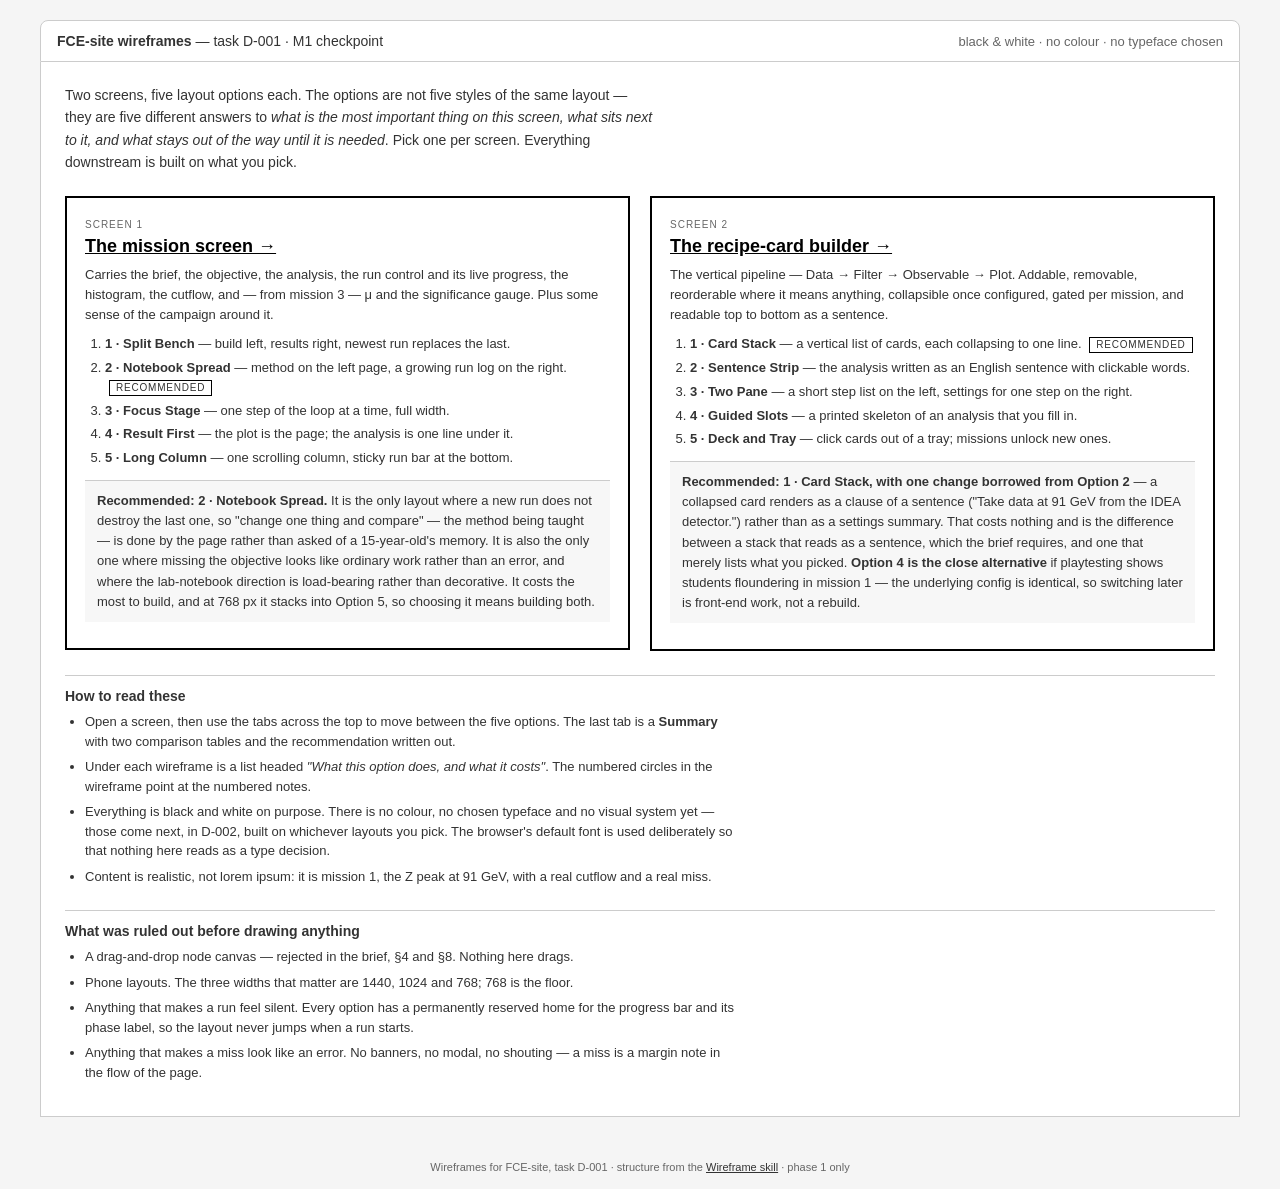
==== docs/wireframes/index.html @ c6662258 "design: D-001 wireframes for the mission screen and recipe-card builder Phase 1 of the wireframe ski" ====
<!DOCTYPE html>
<html lang="en">
<head>
  <meta charset="UTF-8">
  <meta name="viewport" content="width=device-width, initial-scale=1.0">
  <title>FCE-site wireframes — D-001</title>
  <link rel="stylesheet" href="base.css">
  <link rel="stylesheet" href="index.css">
</head>
<body>

<div class="page-wrapper">

  <div class="title-bar">
    <span><strong>FCE-site wireframes</strong> — task D-001 · M1 checkpoint</span>
    <span class="rec">black &amp; white · no colour · no typeface chosen</span>
  </div>

  <main class="ix">

    <p class="ix__lede">Two screens, five layout options each. The options are not five styles of
    the same layout — they are five different answers to <em>what is the most important thing on
    this screen, what sits next to it, and what stays out of the way until it is needed</em>.
    Pick one per screen. Everything downstream is built on what you pick.</p>

    <div class="ix__cards">
      <section class="ix__card">
        <span class="ix__n">Screen 1</span>
        <h2><a href="mission-screen.html">The mission screen →</a></h2>
        <p>Carries the brief, the objective, the analysis, the run control and its live progress,
        the histogram, the cutflow, and — from mission 3 — μ and the significance gauge. Plus some
        sense of the campaign around it.</p>
        <ol class="ix__opts">
          <li><strong>1 · Split Bench</strong> — build left, results right, newest run replaces the last.</li>
          <li><strong>2 · Notebook Spread</strong> — method on the left page, a growing run log on the right. <span class="ix__rec">recommended</span></li>
          <li><strong>3 · Focus Stage</strong> — one step of the loop at a time, full width.</li>
          <li><strong>4 · Result First</strong> — the plot is the page; the analysis is one line under it.</li>
          <li><strong>5 · Long Column</strong> — one scrolling column, sticky run bar at the bottom.</li>
        </ol>
        <p class="ix__why"><strong>Recommended: 2 · Notebook Spread.</strong> It is the only layout
        where a new run does not destroy the last one, so "change one thing and compare" — the method
        being taught — is done by the page rather than asked of a 15-year-old's memory. It is also the
        only one where missing the objective looks like ordinary work rather than an error, and where
        the lab-notebook direction is load-bearing rather than decorative. It costs the most to build,
        and at 768 px it stacks into Option 5, so choosing it means building both.</p>
      </section>

      <section class="ix__card">
        <span class="ix__n">Screen 2</span>
        <h2><a href="recipe-builder.html">The recipe-card builder →</a></h2>
        <p>The vertical pipeline — Data → Filter → Observable → Plot. Addable, removable,
        reorderable where it means anything, collapsible once configured, gated per mission,
        and readable top to bottom as a sentence.</p>
        <ol class="ix__opts">
          <li><strong>1 · Card Stack</strong> — a vertical list of cards, each collapsing to one line. <span class="ix__rec">recommended</span></li>
          <li><strong>2 · Sentence Strip</strong> — the analysis written as an English sentence with clickable words.</li>
          <li><strong>3 · Two Pane</strong> — a short step list on the left, settings for one step on the right.</li>
          <li><strong>4 · Guided Slots</strong> — a printed skeleton of an analysis that you fill in.</li>
          <li><strong>5 · Deck and Tray</strong> — click cards out of a tray; missions unlock new ones.</li>
        </ol>
        <p class="ix__why"><strong>Recommended: 1 · Card Stack, with one change borrowed from
        Option 2</strong> — a collapsed card renders as a clause of a sentence ("Take data at 91 GeV
        from the IDEA detector.") rather than as a settings summary. That costs nothing and is the
        difference between a stack that reads as a sentence, which the brief requires, and one that
        merely lists what you picked. <strong>Option 4 is the close alternative</strong> if
        playtesting shows students floundering in mission 1 — the underlying config is identical, so
        switching later is front-end work, not a rebuild.</p>
      </section>
    </div>

    <section class="ix__note">
      <h3>How to read these</h3>
      <ul>
        <li>Open a screen, then use the tabs across the top to move between the five options. The last
        tab is a <strong>Summary</strong> with two comparison tables and the recommendation written out.</li>
        <li>Under each wireframe is a list headed <em>"What this option does, and what it costs"</em>.
        The numbered circles in the wireframe point at the numbered notes.</li>
        <li>Everything is black and white on purpose. There is no colour, no chosen typeface and no
        visual system yet — those come next, in D-002, built on whichever layouts you pick. The
        browser's default font is used deliberately so that nothing here reads as a type decision.</li>
        <li>Content is realistic, not lorem ipsum: it is mission 1, the Z peak at 91 GeV, with a real
        cutflow and a real miss.</li>
      </ul>
    </section>

    <section class="ix__note">
      <h3>What was ruled out before drawing anything</h3>
      <ul>
        <li>A drag-and-drop node canvas — rejected in the brief, §4 and §8. Nothing here drags.</li>
        <li>Phone layouts. The three widths that matter are 1440, 1024 and 768; 768 is the floor.</li>
        <li>Anything that makes a run feel silent. Every option has a permanently reserved home for the
        progress bar and its phase label, so the layout never jumps when a run starts.</li>
        <li>Anything that makes a miss look like an error. No banners, no modal, no shouting — a miss is
        a margin note in the flow of the page.</li>
      </ul>
    </section>

  </main>
</div>

<footer class="skill-footer">
  Wireframes for FCE-site, task D-001 · structure from the <a href="https://github.com/Magdoub/claude-wireframe-skill">Wireframe skill</a> · phase 1 only
</footer>

</body>
</html>
---- docs/wireframes/base.css ----
/* === Base framework CSS — shared by both wireframe pages ===
 *
 * Adapted from the `wireframe` skill's bundled template. Trimmed for FCE-site:
 *   - the Phase-2 colour-variant machinery (sub-tab bar, badges, completion
 *     banner) is removed — this task is wireframes only, phase 1
 *   - the banner's #ffe5c0 was the only non-greyscale value in the file; gone
 *   - #999 body/chrome text lifted to #666, so every piece of text on the page
 *     clears WCAG AA (#666 on #fff = 5.74:1)
 *
 * Palette, strictly: #000 #333 #666 #ccc #eee #fafafa #f5f5f5 #fff.
 * #999 survives only as placeholder text inside simulated form fields, which
 * is what a real disabled/placeholder state looks like and is not product copy.
 */

/* Reset & Layout */
*, *::before, *::after { box-sizing: border-box; }
body { margin: 0; font-family: -apple-system, BlinkMacSystemFont, "Segoe UI", sans-serif; background: #f5f5f5; color: #333; }

.page-wrapper {
  max-width: 1240px;
  margin: 0 auto;
  padding: 20px;
}

/* Title Bar */
.title-bar {
  display: flex;
  justify-content: space-between;
  align-items: center;
  padding: 12px 16px;
  background: #fff;
  border: 1px solid #ccc;
  border-radius: 8px 8px 0 0;
  font-size: 14px;
  color: #333;
}
.title-bar .rec { color: #666; font-size: 13px; }

/* Main Tabs */
.main-tabs {
  display: flex;
  background: #fff;
  border-left: 1px solid #ccc;
  border-right: 1px solid #ccc;
  overflow-x: auto;
}
.tab-btn {
  flex: 1;
  padding: 10px 12px;
  border: none;
  border-bottom: 2px solid transparent;
  background: #fff;
  cursor: pointer;
  font-size: 13px;
  color: #666;
  white-space: nowrap;
  transition: color 0.2s, border-color 0.2s;
}
.tab-btn:hover { color: #333; background: #f9f9f9; }
.tab-btn.active { color: #000; border-bottom-color: #000; font-weight: 600; }

/* Option Panels */
.option-panel {
  display: none;
  background: #fff;
  border: 1px solid #ccc;
  border-top: none;
  padding: 20px;
}
.option-panel.active { display: block; }

.option-panel h2 { margin: 0 0 4px 0; font-size: 18px; color: #000; }
.option-description { margin: 0 0 16px 0; font-size: 13px; color: #666; }

/* Browser Frame */
.browser-frame {
  max-width: 1160px;
  margin: 0 auto;
  border: 1px solid #ccc;
  border-radius: 8px;
  overflow: hidden;
  background: #fff;
}
.browser-chrome {
  display: flex;
  align-items: center;
  padding: 8px 12px;
  background: #f0f0f0;
  border-bottom: 1px solid #ccc;
  gap: 8px;
}
.browser-dots {
  display: flex;
  gap: 6px;
}
.browser-dots span {
  width: 12px;
  height: 12px;
  border-radius: 50%;
  background: #ccc;
}
.browser-url {
  flex: 1;
  font-size: 12px;
  color: #666;
  background: #fff;
  border: 1px solid #ccc;
  border-radius: 4px;
  padding: 4px 8px;
}
.browser-controls {
  display: flex;
  gap: 8px;
  font-size: 14px;
  color: #666;
}
.browser-content {
  padding: 16px;
  overflow: hidden;
  min-height: 400px;
}

/* Mobile Frame Variant */
.browser-frame.mobile-frame {
  max-width: 390px;
  border-radius: 24px;
  border: 3px solid #333;
}
.mobile-frame .browser-chrome {
  justify-content: center;
  padding: 6px 12px;
  background: #fafafa;
}
.mobile-frame .browser-chrome .browser-dots,
.mobile-frame .browser-chrome .browser-controls { display: none; }
.mobile-frame .browser-url {
  text-align: center;
  border: none;
  background: transparent;
  font-size: 11px;
}

/* Annotation System */
.wf-annotations {
  margin-top: 16px;
  padding: 12px;
  border: 1px solid #eee;
  border-radius: 6px;
  background: #fafafa;
}
.wf-annotations h3 {
  margin: 0 0 8px;
  font-size: 14px;
  color: #333;
}
.wf-annotations ul { margin: 0; padding-left: 20px; }
.wf-annotations li { font-size: 12px; color: #666; margin-bottom: 4px; }

/* Annotation Markers (inline) */
.wf-marker {
  display: inline-flex;
  align-items: center;
  justify-content: center;
  width: 18px;
  height: 18px;
  border-radius: 50%;
  border: 1px solid #ccc;
  background: #fff;
  font-size: 10px;
  color: #666;
  vertical-align: super;
  margin-left: 2px;
}

/* Footer */
.skill-footer {
  text-align: center;
  font-size: 11px;
  color: #666;
  padding: 16px;
  margin-top: 8px;
}
.skill-footer a { color: #333; }
.skill-footer a:hover { text-decoration: none; }

/* Reduced motion. There is exactly one piece of motion in these wireframes —
 * the .tab-btn colour transition above — and no keyframe animation anywhere,
 * so this needs no blanket `*` override and no !important. The end state is
 * identical; only the transit is removed. (.wf-stamp's rotate is a static
 * transform, not an animation, so reduced motion leaves it alone.) */
@media (prefers-reduced-motion: reduce) {
  .tab-btn { transition: none; }
}

/* Focus — visible on every interactive element, never removed */
a:focus-visible,
button:focus-visible,
input:focus-visible,
select:focus-visible,
summary:focus-visible {
  outline: 2px solid #000;
  outline-offset: 2px;
}
---- docs/wireframes/index.css ----
/* Index page for the D-001 wireframes. Greyscale only. */

.ix {
  background: #fff;
  border: 1px solid #ccc;
  border-top: none;
  padding: 22px 24px 28px;
}
.ix__lede {
  font-size: 14px;
  line-height: 1.6;
  color: #333;
  max-width: 76ch;
  margin: 0 0 22px;
}

.ix__cards { display: flex; gap: 20px; align-items: flex-start; flex-wrap: wrap; }
.ix__card {
  flex: 1 1 420px;
  min-width: 0;
  border: 2px solid #000;
  padding: 16px 18px;
}
.ix__n {
  display: inline-block;
  font-size: 10px;
  letter-spacing: .1em;
  text-transform: uppercase;
  color: #666;
}
.ix__card h2 { margin: 4px 0 8px; font-size: 18px; }
.ix__card h2 a { color: #000; }
.ix__card p { font-size: 13px; line-height: 1.55; color: #333; margin: 0 0 10px; }

.ix__opts { margin: 0 0 12px; padding-left: 20px; }
.ix__opts li { font-size: 13px; color: #333; margin-bottom: 5px; line-height: 1.45; }
.ix__rec {
  display: inline-block;
  border: 1px solid #000;
  font-size: 10px;
  letter-spacing: .08em;
  text-transform: uppercase;
  padding: 0 6px;
  margin-left: 4px;
}
.ix__why {
  border-top: 1px solid #ccc;
  padding-top: 10px;
  background: #f7f7f7;
  padding: 10px 12px;
  margin: 0;
}

.ix__note { margin-top: 24px; border-top: 1px solid #ccc; padding-top: 12px; }
.ix__note h3 { font-size: 14px; margin: 0 0 8px; }
.ix__note ul { margin: 0; padding-left: 20px; }
.ix__note li { font-size: 13px; color: #333; line-height: 1.5; margin-bottom: 6px; max-width: 90ch; }

@media (max-width: 900px) {
  .ix { padding: 16px; }
  .ix__cards { flex-direction: column; }
  .ix__card { flex: 1 1 auto; width: 100%; }
}
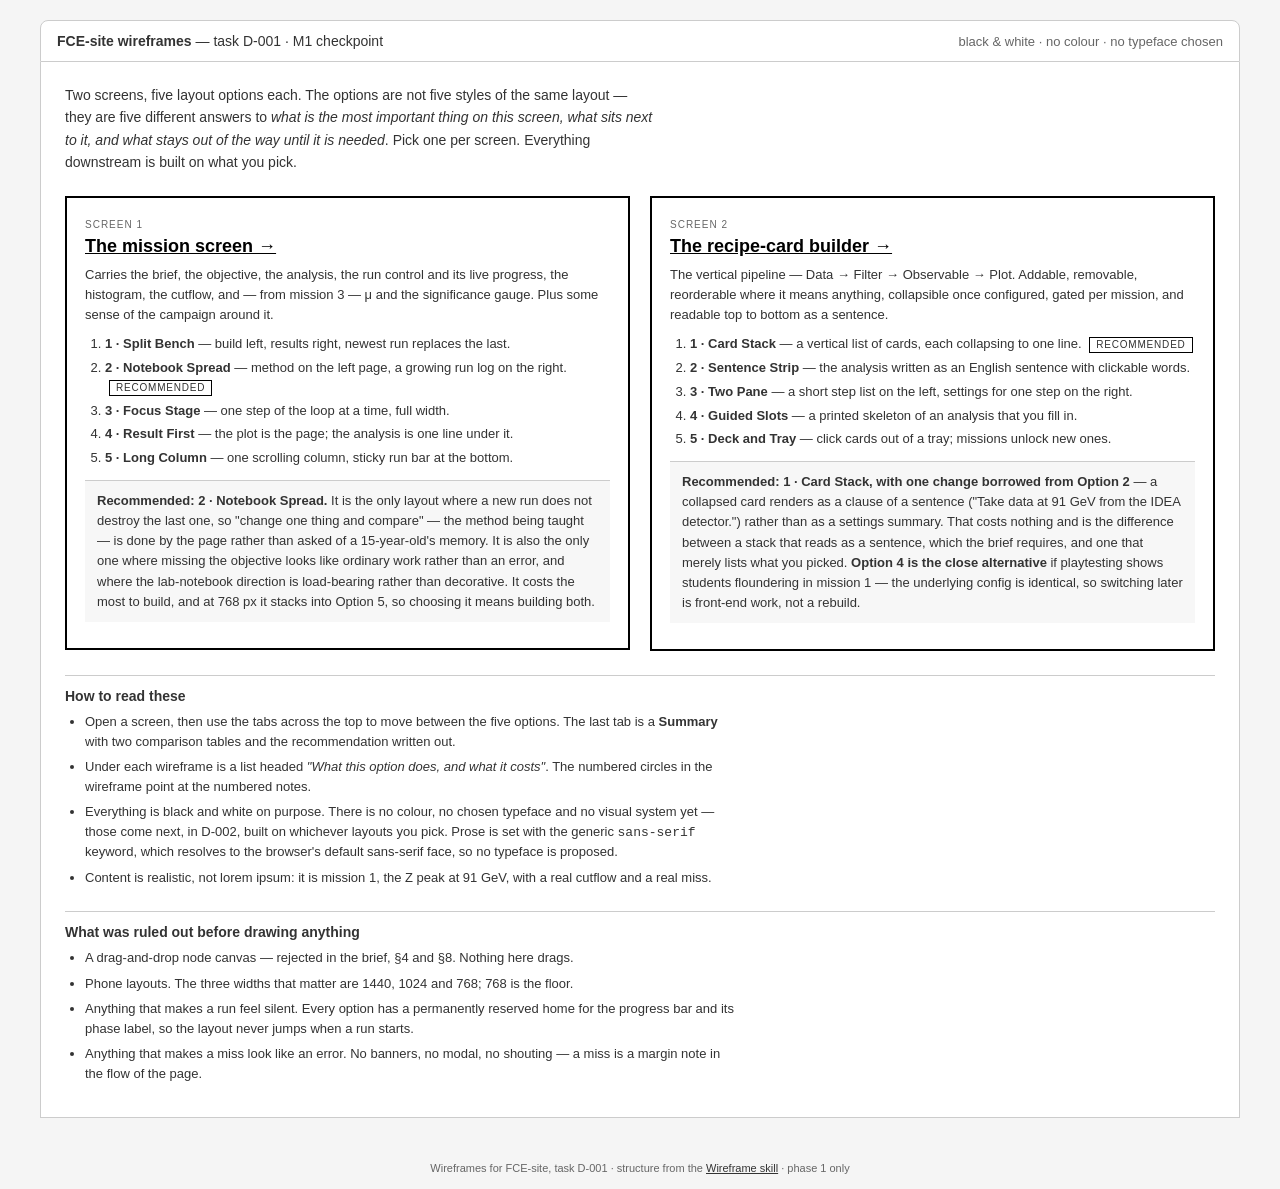
==== commit 7118cfb0: "design: D-001 review cycle 4 -- close the class of false-premise and UA-default findings Finding 1 (" ====
--- a/docs/wireframes/index.html
+++ b/docs/wireframes/index.html
@@ -76,8 +76,9 @@
         <li>Under each wireframe is a list headed <em>"What this option does, and what it costs"</em>.
         The numbered circles in the wireframe point at the numbered notes.</li>
         <li>Everything is black and white on purpose. There is no colour, no chosen typeface and no
-        visual system yet — those come next, in D-002, built on whichever layouts you pick. The
-        browser's default font is used deliberately so that nothing here reads as a type decision.</li>
+        visual system yet — those come next, in D-002, built on whichever layouts you pick. Prose is
+        set with the generic <code>sans-serif</code> keyword, which resolves to the browser's default
+        sans-serif face, so no typeface is proposed.</li>
         <li>Content is realistic, not lorem ipsum: it is mission 1, the Z peak at 91 GeV, with a real
         cutflow and a real miss.</li>
       </ul>
--- a/docs/wireframes/base.css
+++ b/docs/wireframes/base.css
@@ -6,15 +6,40 @@
  *   - the banner's #ffe5c0 was the only non-greyscale value in the file; gone
  *   - #999 body/chrome text lifted to #666, so every piece of text on the page
  *     clears WCAG AA (#666 on #fff = 5.74:1)
+ *   - the template's `-apple-system, BlinkMacSystemFont, "Segoe UI"` stack on
+ *     `body` is replaced by the generic `sans-serif` keyword. A wireframe must
+ *     carry no type decision, and a named system-UI stack is one — it is also
+ *     among the faces `.claude/design/CLAUDE.md` §2 rules out by name.
  *
- * Palette, strictly: #000 #333 #666 #ccc #eee #fafafa #f5f5f5 #fff.
- * #999 survives only as placeholder text inside simulated form fields, which
- * is what a real disabled/placeholder state looks like and is not product copy.
+ * Greys used across the whole directory, exhaustively:
+ *   #000 #333 #666 #999 #ccc #eee #f0f0f0 #f5f5f5 #f7f7f7 #f9f9f9 #fafafa #fff.
+ * The five near-whites separate page ground from panel ground from hover state;
+ * no other hue appears anywhere. #999 is used only as placeholder text inside
+ * simulated form fields, which is what a real placeholder state looks like and
+ * is not product copy. Every other piece of text clears WCAG AA.
+ *
+ * Type: two stacks across the whole directory. `sans-serif` below, inherited
+ * by all prose; and `ui-monospace, "DejaVu Sans Mono", monospace` on numerics
+ * and simulated code fields (four declarations, in mission-screen.css and
+ * recipe-builder.css) — generic at both ends, the one named face a fallback
+ * for browsers without `ui-monospace`. No type decision is proposed here.
  */
 
 /* Reset & Layout */
 *, *::before, *::after { box-sizing: border-box; }
-body { margin: 0; font-family: -apple-system, BlinkMacSystemFont, "Segoe UI", sans-serif; background: #f5f5f5; color: #333; }
+body { margin: 0; font-family: sans-serif; background: #f5f5f5; color: #333; }
+
+/* Blanket link colour. Author-origin rules beat the user-agent stylesheet's
+ * `:link`/`:visited` defaults (rgb(0, 0, 238) / purple) regardless of
+ * specificity, so this one low-specificity rule is enough to keep every
+ * anchor in the directory greyscale, including ones added later that carry
+ * no class of their own — e.g. the "← index" link in the title bar, which
+ * rendered UA-default blue until this rule existed. Underline is left to the
+ * UA default so it still reads as a link; more specific selectors (e.g.
+ * `.ix__card h2 a`, `.wf-index__tab`) override the colour where a component
+ * needs its own treatment. */
+a { color: #333; }
+a:hover { color: #000; }
 
 .page-wrapper {
   max-width: 1240px;
@@ -51,6 +76,12 @@
   border-bottom: 2px solid transparent;
   background: #fff;
   cursor: pointer;
+  /* `font: inherit` before `font-size`, or the shorthand would undo it. Without
+   * this the UA stylesheet's own font applies to the tab bar (Arial on Linux
+   * Chromium) — a named face, and the one place in the directory type was not
+   * inherited. Every control in mission-screen.css and recipe-builder.css
+   * already does this; the template's own chrome did not. */
+  font: inherit;
   font-size: 13px;
   color: #666;
   white-space: nowrap;
